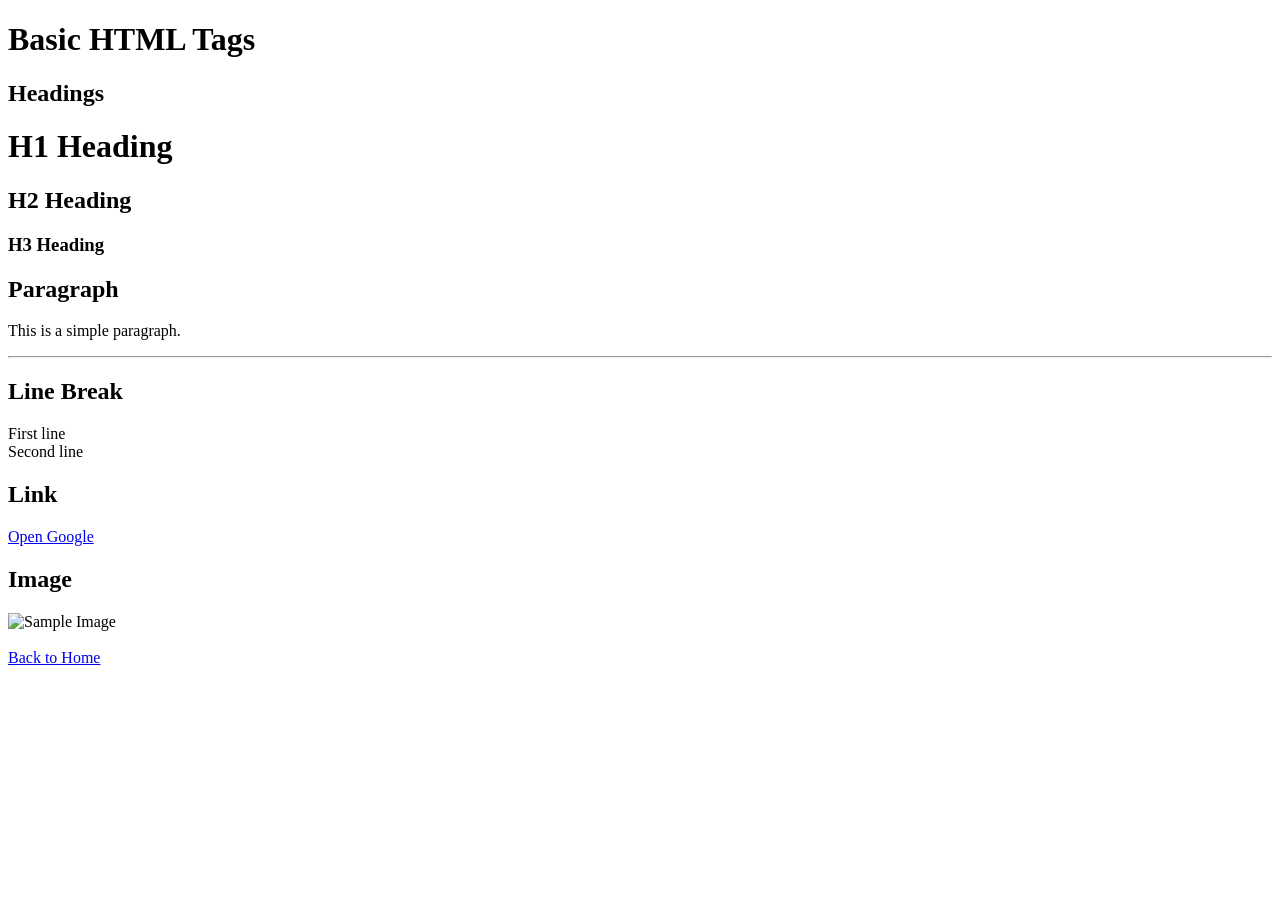
==== index.html @ 301ec3ce "Added root index.html" ====
<!DOCTYPE html>
<html>
<head>
    <title>Basic Tags</title>
</head>
<body>

<h1>Basic HTML Tags</h1>

<h2>Headings</h2>
<h1>H1 Heading</h1>
<h2>H2 Heading</h2>
<h3>H3 Heading</h3>

<h2>Paragraph</h2>
<p>This is a simple paragraph.</p>

<hr>

<h2>Line Break</h2>
<p>First line<br>Second line</p>

<h2>Link</h2>
<a href="https://www.google.com">Open Google</a>

<h2>Image</h2>
<img src="https://via.placeholder.com/200" alt="Sample Image">

<br><br>
<a href="../index.html">Back to Home</a>

</body>
</html>
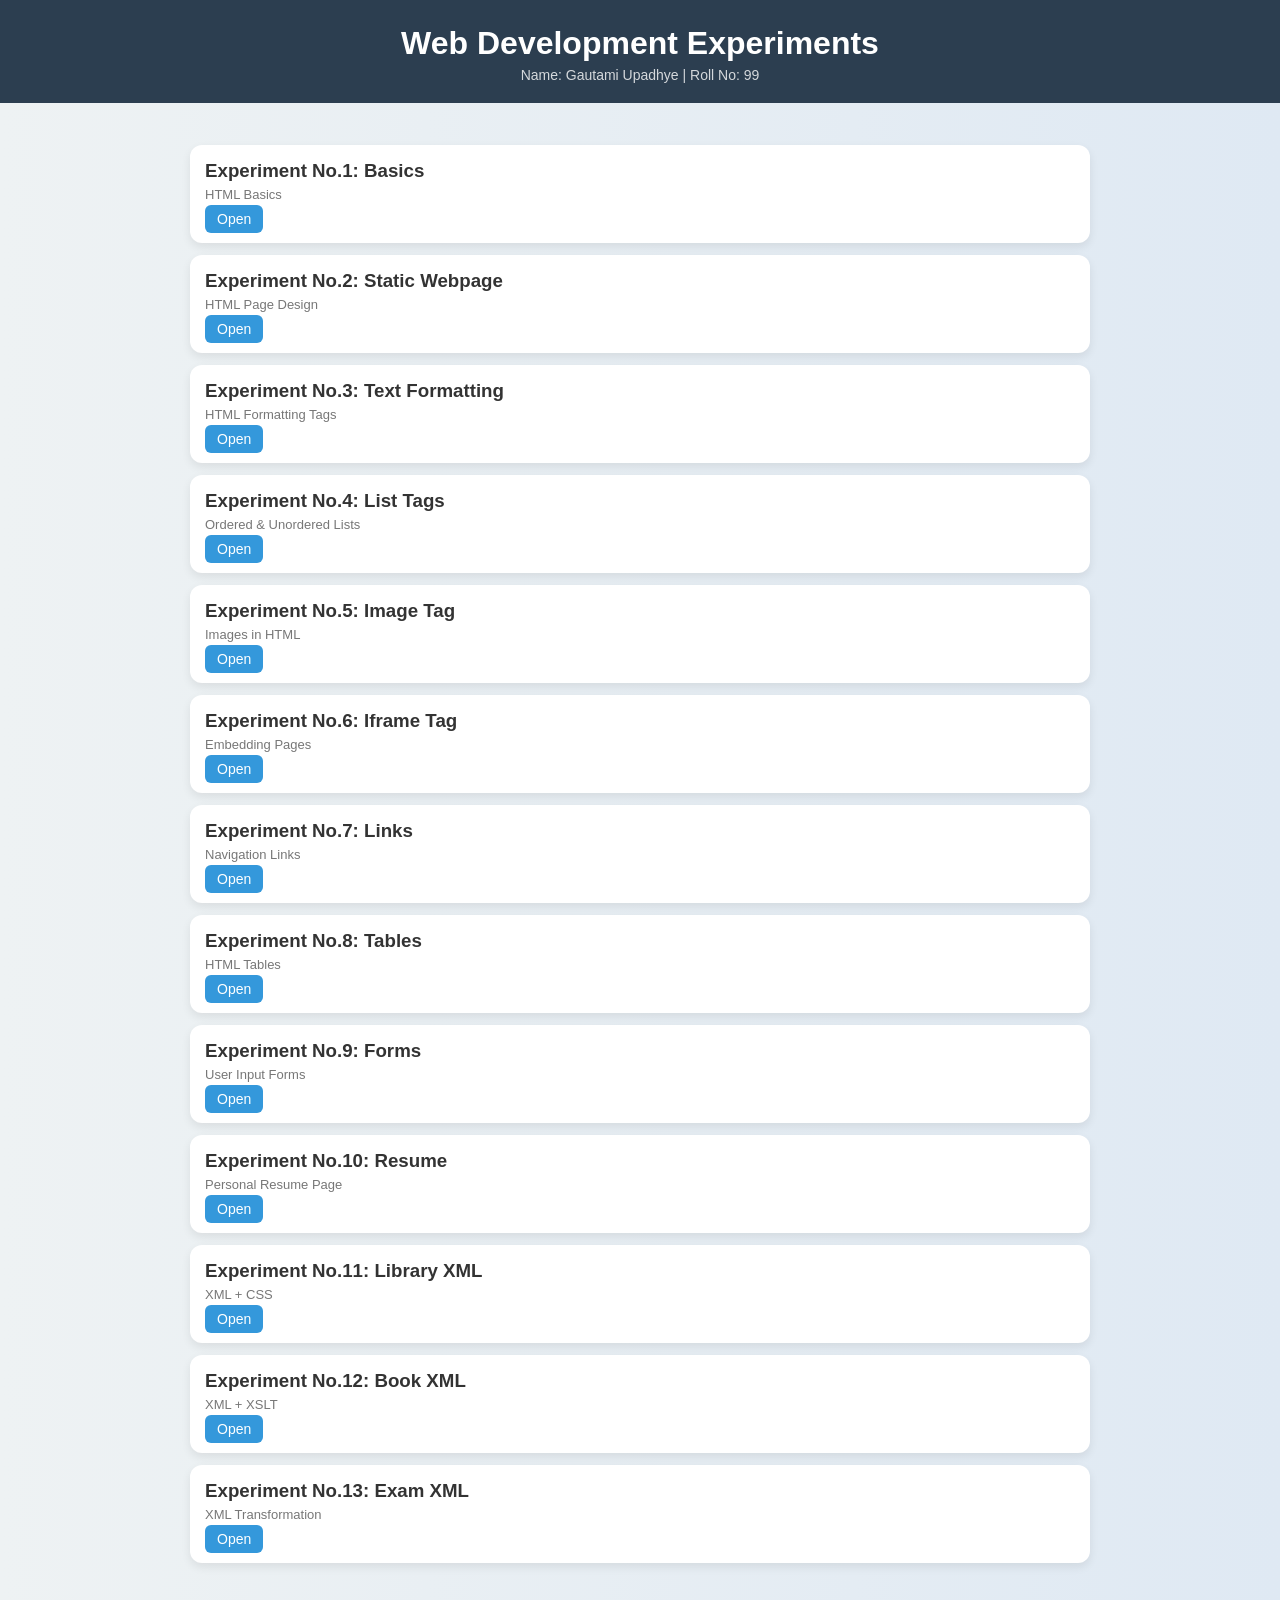
==== commit 7ace5c7c: "updated commit" ====
--- a/index.html
+++ b/index.html
@@ -1,33 +1,164 @@
 <!DOCTYPE html>
-<html>
+<html lang="en">
 <head>
-    <title>Basic Tags</title>
+    <meta charset="UTF-8">
+    <title>Gautami Upadhye - Web Development Experiments</title>
+    <style>
+        body {
+            font-family: 'Segoe UI', Tahoma, Geneva, Verdana, sans-serif;
+            background: linear-gradient(to right, #eef2f3, #dfe9f3);
+            margin: 0;
+        }
+
+        header {
+            background: #2c3e50;
+            color: white;
+            padding: 20px;
+            text-align: center;
+        }
+
+        header h1 {
+            margin: 5px;
+        }
+
+        header p {
+            margin: 0;
+            font-size: 14px;
+            opacity: 0.8;
+        }
+
+        .container {
+            max-width: 900px;
+            margin: 20px auto;
+            padding: 10px;
+        }
+
+        .card {
+            background: white;
+            padding: 15px;
+            margin: 12px 0;
+            border-radius: 12px;
+            box-shadow: 0 4px 10px rgba(0,0,0,0.08);
+            transition: 0.3s;
+        }
+
+        .card:hover {
+            transform: translateY(-5px);
+        }
+
+        h3 {
+            margin: 0 0 5px;
+            color: #333;
+        }
+
+        .type {
+            font-size: 13px;
+            color: #777;
+            margin-bottom: 8px;
+        }
+
+        a {
+            text-decoration: none;
+            color: white;
+            background: #3498db;
+            padding: 6px 12px;
+            border-radius: 6px;
+            font-size: 14px;
+        }
+
+        a:hover {
+            background: #217dbb;
+        }
+    </style>
 </head>
 <body>
 
-<h1>Basic HTML Tags</h1>
+<header>
+    <h1>Web Development Experiments</h1>
+    <p>Name: Gautami Upadhye | Roll No: 99</p>
+</header>
 
-<h2>Headings</h2>
-<h1>H1 Heading</h1>
-<h2>H2 Heading</h2>
-<h3>H3 Heading</h3>
+<div class="container">
 
-<h2>Paragraph</h2>
-<p>This is a simple paragraph.</p>
+    <div class="card">
+        <h3>Experiment No.1: Basics</h3>
+        <div class="type">HTML Basics</div>
+        <a href="WD-Experiments/Experiment No.1">Open</a>
+    </div>
 
-<hr>
+    <div class="card">
+        <h3>Experiment No.2: Static Webpage</h3>
+        <div class="type">HTML Page Design</div>
+        <a href="WD-Experiments/Experiment No.2">Open</a>
+    </div>
 
-<h2>Line Break</h2>
-<p>First line<br>Second line</p>
+    <div class="card">
+        <h3>Experiment No.3: Text Formatting</h3>
+        <div class="type">HTML Formatting Tags</div>
+        <a href="WD-Experiments/Experiment No.3">Open</a>
+    </div>
 
-<h2>Link</h2>
-<a href="https://www.google.com">Open Google</a>
+    <div class="card">
+        <h3>Experiment No.4: List Tags</h3>
+        <div class="type">Ordered & Unordered Lists</div>
+        <a href="WD-Experiments/Experiment No.4">Open</a>
+    </div>
 
-<h2>Image</h2>
-<img src="https://via.placeholder.com/200" alt="Sample Image">
+    <div class="card">
+        <h3>Experiment No.5: Image Tag</h3>
+        <div class="type">Images in HTML</div>
+        <a href="WD-Experiments/Experiment No.5">Open</a>
+    </div>
 
-<br><br>
-<a href="../index.html">Back to Home</a>
+    <div class="card">
+        <h3>Experiment No.6: Iframe Tag</h3>
+        <div class="type">Embedding Pages</div>
+        <a href="WD-Experiments/Experiment No.6">Open</a>
+    </div>
+
+    <div class="card">
+        <h3>Experiment No.7: Links</h3>
+        <div class="type">Navigation Links</div>
+        <a href="WD-Experiments/Experiment No.7">Open</a>
+    </div>
+
+    <div class="card">
+        <h3>Experiment No.8: Tables</h3>
+        <div class="type">HTML Tables</div>
+        <a href="WD-Experiments/Experiment No.8">Open</a>
+    </div>
+
+    <div class="card">
+        <h3>Experiment No.9: Forms</h3>
+        <div class="type">User Input Forms</div>
+        <a href="WD-Experiments/Experiment No.9">Open</a>
+    </div>
+
+    <div class="card">
+        <h3>Experiment No.10: Resume</h3>
+        <div class="type">Personal Resume Page</div>
+        <a href="WD-Experiments/Experiment No.10">Open</a>
+    </div>
+
+    <div class="card">
+        <h3>Experiment No.11: Library XML</h3>
+        <div class="type">XML + CSS</div>
+        <a href="WD-Experiments/Experiment No.11">Open</a>
+    </div>
+
+    <div class="card">
+        <h3>Experiment No.12: Book XML</h3>
+        <div class="type">XML + XSLT</div>
+        <a href="WD-Experiments/Experiment No.12">Open</a>
+    </div>
+
+    <div class="card">
+        <h3>Experiment No.13: Exam XML</h3>
+        <div class="type">XML Transformation</div>
+        <a href="WD-Experiments/Experiment No.13">Open</a>
+    </div>
+
+</div>
 
 </body>
-</html>+</html>
